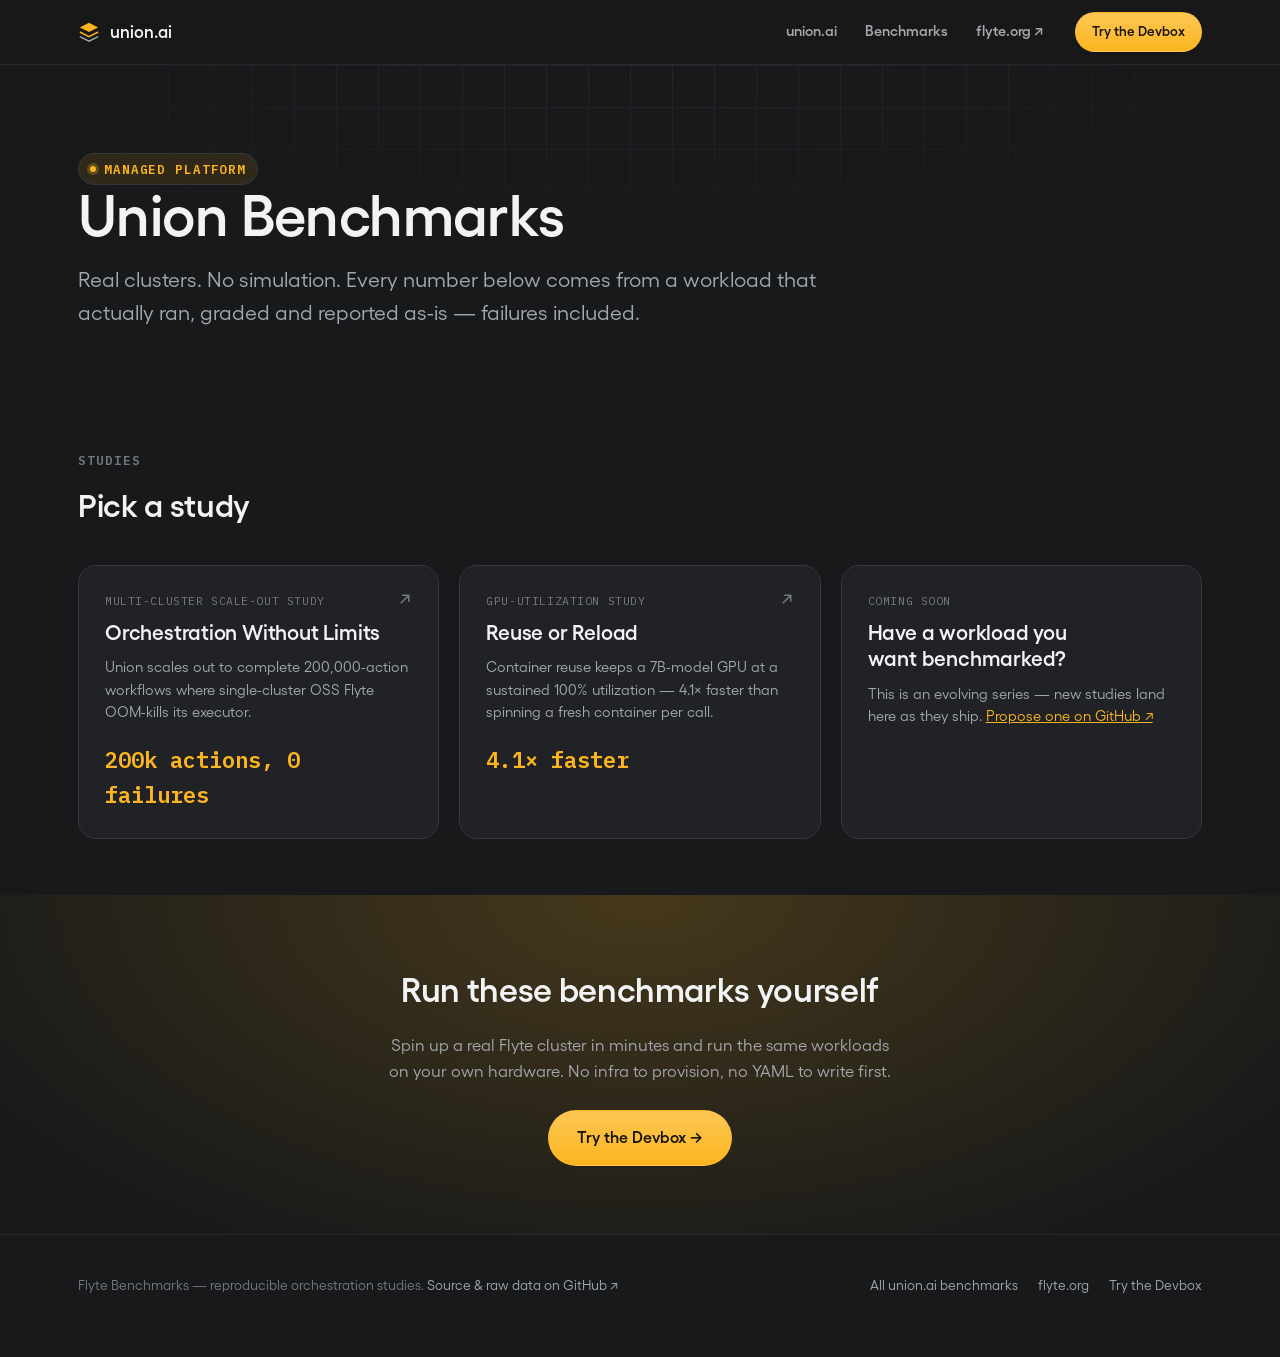
==== site/union.ai/benchmarks/index.html @ 2f9c9e36 "Match flyte.org and union.ai benchmark pages to real 2026 brand styling flyte.org shipped a redesign" ====
<!DOCTYPE html>
<html lang="en">
<head>
<meta charset="utf-8">
<meta name="viewport" content="width=device-width, initial-scale=1">
<title>Union Benchmarks</title>
<meta name="description" content="Reproducible orchestration and authoring-cost benchmarks for Union.">
<style>

@font-face {
  font-family: 'Instrument Sans';
  font-weight: 400 700;
  font-style: normal;
  font-display: swap;
  src: url([data-uri]) format('truetype');
}
@font-face {
  font-family: 'Instrument Sans';
  font-weight: 400 700;
  font-style: italic;
  font-display: swap;
  src: url([data-uri]) format('truetype');
}
@font-face {
  font-family: 'Yellix';
  font-weight: 400;
  font-style: normal;
  font-display: swap;
  src: url([data-uri]) format('opentype');
}
@font-face {
  font-family: 'Yellix';
  font-weight: 500;
  font-style: normal;
  font-display: swap;
  src: url([data-uri]) format('opentype');
}
@font-face {
  font-family: 'Yellix';
  font-weight: 600 700;
  font-style: normal;
  font-display: swap;
  src: url([data-uri]) format('opentype');
}
@font-face {
  font-family: 'IBM Plex Mono';
  font-weight: 400;
  font-style: normal;
  font-display: swap;
  src: url([data-uri]) format('woff2');
}
@font-face {
  font-family: 'IBM Plex Mono';
  font-weight: 600;
  font-style: normal;
  font-display: swap;
  src: url([data-uri]) format('woff2');
}

:root {
  --bg: #18191a;
  --bg-elev: #202226;
  --bg-elev2: #2a2c31;
  --border: #34373c;
  --border-soft: #26282c;
  --ink: #f2f3f5;
  --ink-dim: #a3a8ae;
  --ink-faint: #75797f;
  --accent: #fcb51f;
  --accent-2: #e8a30f;
  --accent-ink: #15130a;
  --spark: #3378f5;
  --series-a: #a78bfa;
  --series-b: #fcb51f;
  --bad: #ef5757;
  --grid-line: #26282c;
  --dark-band-bg: #18191a;
  --dark-band-ink: #f2f3f5;
  --dark-band-ink-dim: #a3a8ae;
  --font-display: 'Yellix';
  --font-body: 'Yellix';
  --font-mono: 'IBM Plex Mono';
}

*, *::before, *::after { box-sizing: border-box; }
html { scroll-behavior: smooth; }
@media (prefers-reduced-motion: reduce) {
  html { scroll-behavior: auto; }
  * { animation-duration: 0.01ms !important; animation-iteration-count: 1 !important; transition-duration: 0.01ms !important; }
}

body {
  margin: 0;
  background: var(--bg);
  color: var(--ink);
  font-family: var(--font-body), system-ui, sans-serif;
  font-size: 16px;
  line-height: 1.6;
  -webkit-font-smoothing: antialiased;
  overflow-x: hidden;
}

::selection { background: var(--accent); color: var(--accent-ink); }

a { color: inherit; }
a:focus-visible, button:focus-visible, .card:focus-visible { outline: 2px solid var(--accent); outline-offset: 3px; }

h1, h2, h3, h4 { font-family: var(--font-display), system-ui, sans-serif; font-weight: 800; margin: 0; text-wrap: balance; letter-spacing: -0.01em; }
p { margin: 0; }

.mono { font-family: var(--font-mono), ui-monospace, monospace; font-variant-numeric: tabular-nums; }

.wrap { max-width: 1180px; margin: 0 auto; padding: 0 28px; }
@media (max-width: 640px) { .wrap { padding: 0 20px; } }

/* Decorative grid sits on its own layer behind hero content -- never apply
   the mask to an element that also contains readable text. */
.bg-grid { position: relative; }
.bg-grid::before {
  content: ""; position: absolute; inset: 0; z-index: 0; pointer-events: none;
  background-image:
    linear-gradient(var(--grid-line) 1px, transparent 1px),
    linear-gradient(90deg, var(--grid-line) 1px, transparent 1px);
  background-size: 42px 42px;
  -webkit-mask-image: radial-gradient(ellipse 70% 65% at 50% 0%, #000 0%, transparent 85%);
          mask-image: radial-gradient(ellipse 70% 65% at 50% 0%, #000 0%, transparent 85%);
}
.bg-grid > .wrap { position: relative; z-index: 1; }

/* ---------- nav ---------- */
.nav {
  position: sticky; top: 0; z-index: 40;
  background: color-mix(in srgb, var(--bg) 88%, transparent);
  backdrop-filter: blur(10px);
  border-bottom: 1px solid var(--border-soft);
}
.nav-row { display: flex; align-items: center; justify-content: space-between; height: 64px; gap: 24px; }
.nav-brand { display: flex; align-items: center; gap: 10px; font-family: var(--font-display); font-weight: 800; font-size: 17px; text-decoration: none; color: var(--ink); white-space: nowrap; }
.nav-mark { width: 22px; height: 22px; flex: none; }
.nav-crumb { color: var(--ink-faint); font-weight: 600; }
.nav-links { display: flex; align-items: center; gap: 28px; font-size: 14.5px; font-weight: 600; }
.nav-links a { text-decoration: none; color: var(--ink-dim); transition: color .15s; }
.nav-links a:hover { color: var(--ink); }
.nav-links a.nav-cta { margin-left: 4px; color: var(--accent-ink); }
.nav-links a.nav-cta:hover { color: var(--accent-ink); }

/* ---------- buttons ---------- */
.btn {
  display: inline-flex; align-items: center; gap: 8px;
  font-family: var(--font-display); font-weight: 700; font-size: 15px;
  padding: 11px 22px; border-radius: 999px; text-decoration: none;
  border: 1px solid transparent; cursor: pointer; white-space: nowrap;
  transition: transform .15s ease, box-shadow .15s ease, background .15s ease, border-color .15s ease;
}
.btn:hover { transform: translateY(-1px); }
.btn-primary {
  background: var(--accent); color: var(--accent-ink);
  background-image: linear-gradient(180deg, rgba(255,255,255,.24), transparent);
  box-shadow: 0 1px 0 rgba(0,0,0,.2), 0 0 0 0 var(--accent);
}
.btn-primary:hover { box-shadow: 0 6px 24px -6px var(--accent); }
.btn-ghost { background: transparent; border-color: var(--border); color: var(--ink); }
.btn-ghost:hover { border-color: var(--accent); }
.btn-sm { padding: 8px 16px; font-size: 13.5px; }
.btn svg { width: 15px; height: 15px; }

/* ---------- hero ---------- */
.hero { position: relative; padding: 88px 0 64px; }
.eyebrow {
  display: inline-flex; align-items: center; gap: 8px;
  font-family: var(--font-mono); font-size: 12.5px; font-weight: 600;
  letter-spacing: .07em; text-transform: uppercase; color: var(--series-b);
  padding: 5px 11px; border: 1px solid var(--border); border-radius: 999px;
  background: color-mix(in srgb, var(--series-b) 10%, transparent);
}
.eyebrow .dot { width: 6px; height: 6px; border-radius: 50%; background: var(--series-b); box-shadow: 0 0 0 3px color-mix(in srgb, var(--series-b) 25%, transparent); }
.hero h1 { font-size: clamp(34px, 5.4vw, 58px); line-height: 1.06; max-width: 15ch; }
.hero .sub { font-size: clamp(17px, 2vw, 21px); color: var(--ink-dim); max-width: 62ch; margin-top: 18px; line-height: 1.55; }
.hero-meta { display: flex; flex-wrap: wrap; gap: 10px 22px; margin-top: 26px; font-family: var(--font-mono); font-size: 13px; color: var(--ink-faint); }
.hero-meta b { color: var(--ink-dim); font-weight: 600; }

/* ---------- section rhythm ---------- */
section { padding: 56px 0; }
.section-head { max-width: 62ch; margin-bottom: 34px; }
.section-kicker { font-family: var(--font-mono); font-size: 12.5px; font-weight: 600; letter-spacing: .08em; text-transform: uppercase; color: var(--ink-faint); margin-bottom: 10px; }
.section-head h2 { font-size: clamp(24px, 3vw, 32px); }
.section-head p { color: var(--ink-dim); margin-top: 12px; font-size: 17px; }
hr.rule { border: none; height: 1px; background: var(--border-soft); margin: 0; }

/* ---------- abstract ---------- */
.abstract {
  border: 1px solid var(--border); border-left: 3px solid var(--series-b);
  background: var(--bg-elev); border-radius: 16px;
  padding: 26px 28px; font-size: 16.5px; line-height: 1.7; color: var(--ink-dim);
}
.abstract b { color: var(--ink); }
.abstract .label { display: block; font-family: var(--font-mono); font-size: 12px; letter-spacing: .08em; text-transform: uppercase; color: var(--series-b); font-weight: 700; margin-bottom: 12px; }

/* ---------- stat row ---------- */
.stat-row { display: grid; grid-template-columns: repeat(auto-fit, minmax(180px, 1fr)); gap: 1px; background: var(--border); border: 1px solid var(--border); border-radius: 16px; overflow: hidden; }
.stat { background: var(--bg-elev); padding: 22px 22px 20px; }
.stat .num { font-family: var(--font-mono); font-weight: 600; font-size: clamp(26px, 3.4vw, 36px); color: var(--ink); display: block; letter-spacing: -0.01em; }
.stat .num.accent { color: var(--series-b); }
.stat .num.bad { color: var(--bad); }
.stat .lbl { font-size: 13.5px; color: var(--ink-faint); margin-top: 6px; line-height: 1.4; }

/* ---------- figure / chart cards ---------- */
.figure { border: 1px solid var(--border); background: var(--bg-elev); border-radius: 18px; padding: 26px 26px 22px; margin-top: 20px; opacity: 0; transform: translateY(14px); transition: opacity .6s ease, transform .6s ease; }
.figure.in-view { opacity: 1; transform: none; }
.figure-head { display: flex; justify-content: space-between; align-items: baseline; gap: 16px; flex-wrap: wrap; margin-bottom: 4px; }
.figure-title { font-family: var(--font-display); font-weight: 700; font-size: 18px; }
.figure-tag { font-family: var(--font-mono); font-size: 11.5px; color: var(--ink-faint); letter-spacing: .04em; }
.figure-note { color: var(--ink-dim); font-size: 14.5px; margin-top: 14px; line-height: 1.55; max-width: 68ch; }
.figure-note b { color: var(--ink); }
.legend { display: flex; gap: 18px; flex-wrap: wrap; font-size: 13px; color: var(--ink-dim); margin-top: 4px; }
.legend .sw { display: inline-flex; align-items: center; gap: 7px; }
.legend .sw i { width: 11px; height: 11px; border-radius: 3px; display: inline-block; }

.chart-wrap { position: relative; margin-top: 14px; }
.chart-wrap svg { width: 100%; height: auto; display: block; overflow: visible; }
.axis-label { fill: var(--ink-faint); font-family: var(--font-mono); font-size: 10.5px; }
.grid-line { stroke: var(--border-soft); stroke-width: 1; }
.bar-label { fill: var(--ink); font-family: var(--font-mono); font-size: 11px; font-weight: 600; text-anchor: middle; }
.oom-label { fill: var(--bad); font-family: var(--font-mono); font-size: 11px; font-weight: 700; text-anchor: middle; }

.tooltip {
  position: absolute; pointer-events: none; z-index: 10;
  background: var(--bg-elev2); border: 1px solid var(--border); border-radius: 10px;
  padding: 8px 11px; font-family: var(--font-mono); font-size: 12.5px; color: var(--ink);
  box-shadow: 0 10px 30px -8px rgba(0,0,0,.6);
  opacity: 0; transform: translate(-50%, -6px); transition: opacity .1s ease;
  white-space: nowrap;
}
.tooltip.show { opacity: 1; }
.tooltip .k { color: var(--ink-faint); }

/* ---------- code ---------- */
pre.code {
  font-family: var(--font-mono); font-size: 13px; line-height: 1.55;
  background: #000000; border: 1px solid var(--border); border-radius: 10px;
  padding: 16px 18px; overflow-x: auto; color: #d9d3ee;
}
pre.code .k { color: var(--series-b); }
pre.code .c { color: var(--ink-faint); font-style: italic; }
pre.code .s { color: var(--spark); }

/* ---------- CTA band ---------- */
.cta-band {
  background: var(--dark-band-bg);
  color: var(--dark-band-ink);
  background-image: radial-gradient(ellipse 60% 120% at 50% 0%, color-mix(in srgb, var(--accent) 20%, transparent), transparent);
  padding: 68px 0;
  text-align: center;
}
.cta-band h2 { font-size: clamp(24px, 3.4vw, 34px); max-width: 26ch; margin: 0 auto; }
.cta-band p { color: var(--dark-band-ink-dim); margin: 14px auto 0; max-width: 52ch; font-size: 16.5px; }
.cta-band .btn { margin-top: 26px; padding: 14px 28px; font-size: 16px; }

/* ---------- footer ---------- */
footer { border-top: 1px solid var(--border-soft); padding: 40px 0 48px; }
.footer-row { display: flex; justify-content: space-between; align-items: center; flex-wrap: wrap; gap: 16px; font-size: 13.5px; color: var(--ink-faint); }
.footer-row a { color: var(--ink-dim); text-decoration: none; }
.footer-row a:hover { color: var(--ink); }
.footer-links { display: flex; gap: 20px; flex-wrap: wrap; }

/* ---------- landing grid ---------- */
.bench-grid { display: grid; grid-template-columns: repeat(auto-fit, minmax(320px, 1fr)); gap: 20px; }
.bench-card {
  display: block; text-decoration: none; color: var(--ink);
  border: 1px solid var(--border); background: var(--bg-elev); border-radius: 18px;
  padding: 26px; position: relative; overflow: hidden;
  transition: border-color .2s ease, transform .2s ease;
}
.bench-card:hover { border-color: var(--series-b); transform: translateY(-3px); }
.bench-card .card-kicker { font-family: var(--font-mono); font-size: 11.5px; color: var(--ink-faint); letter-spacing: .05em; text-transform: uppercase; }
.bench-card h3 { font-size: 21px; margin-top: 10px; line-height: 1.25; }
.bench-card p { color: var(--ink-dim); margin-top: 10px; font-size: 14.5px; line-height: 1.55; }
.bench-card .card-stat { margin-top: 18px; font-family: var(--font-mono); font-size: 22px; font-weight: 700; color: var(--series-b); }
.bench-card .card-arrow { position: absolute; top: 24px; right: 24px; width: 18px; height: 18px; color: var(--ink-faint); transition: transform .2s ease, color .2s ease; }
.bench-card:hover .card-arrow { transform: translate(3px,-3px); color: var(--series-b); }
.bench-card.soon { opacity: .55; }
.bench-card.soon:hover { transform: none; border-color: var(--border); }

.reveal { opacity: 0; transform: translateY(16px); transition: opacity .6s ease, transform .6s ease; }
.reveal.in-view { opacity: 1; transform: none; }

@media (max-width: 780px) {
  .nav-links { display: none; }
  section { padding: 40px 0; }
}

</style>
</head>
<body>

<div class="nav"><div class="wrap nav-row"><a class="nav-brand" href="https://claude.ai/code/artifact/8725c417-889b-4364-adb5-6c21a931f094"><svg class="nav-mark" viewBox="0 0 24 24" fill="none" xmlns="http://www.w3.org/2000/svg"><path d="M12 2L2 7L12 12L22 7L12 2Z" fill="var(--series-b)"/><path d="M2 17L12 22L22 17" stroke="var(--ink-dim)" stroke-width="1.6" fill="none"/><path d="M2 12L12 17L22 12" stroke="var(--series-b)" stroke-width="1.6" fill="none"/></svg>union.ai</a><div class="nav-links"><a href="https://www.union.ai">union.ai</a><a href="https://claude.ai/code/artifact/8725c417-889b-4364-adb5-6c21a931f094">Benchmarks</a><a href="https://flyte.org">flyte.org &#8599;</a><a class="btn btn-primary btn-sm nav-cta" href="https://www.union.ai/get-devbox">Try the Devbox</a></div></div></div>
<main>
  <section class="hero bg-grid">
    <div class="wrap">
      <span class="eyebrow"><span class="dot"></span>Managed platform</span>
      <h1>Union Benchmarks</h1>
      <p class="sub">Real clusters. No simulation. Every number below comes from a workload that actually ran, graded and reported as-is &mdash; failures included.</p>
    </div>
  </section>

  <section>
    <div class="wrap">
      <div class="section-head">
        <div class="section-kicker">Studies</div>
        <h2>Pick a study</h2>
      </div>
      <div class="bench-grid"><a class="bench-card reveal" href="https://claude.ai/code/artifact/f00d15b9-382c-4cce-921d-5de79d4d9071"><svg class="card-arrow" viewBox="0 0 24 24" fill="none"><path d="M7 17L17 7M17 7H9M17 7V15" stroke="currentColor" stroke-width="2" stroke-linecap="round" stroke-linejoin="round"/></svg><div class="card-kicker">Multi-cluster scale-out study</div><h3>Orchestration Without Limits</h3><p>Union scales out to complete 200,000-action workflows where single-cluster OSS Flyte OOM-kills its executor.</p><div class="card-stat mono">200k actions, 0 failures</div></a><a class="bench-card reveal" href="https://claude.ai/code/artifact/d30102c4-c34d-41b4-85f3-ba3b0e5d0d30"><svg class="card-arrow" viewBox="0 0 24 24" fill="none"><path d="M7 17L17 7M17 7H9M17 7V15" stroke="currentColor" stroke-width="2" stroke-linecap="round" stroke-linejoin="round"/></svg><div class="card-kicker">GPU-utilization study</div><h3>Reuse or Reload</h3><p>Container reuse keeps a 7B-model GPU at a sustained 100% utilization — 4.1× faster than spinning a fresh container per call.</p><div class="card-stat mono">4.1× faster</div></a><div class="bench-card soon reveal"><div class="card-kicker">Coming soon</div><h3>Have a workload you want benchmarked?</h3><p>This is an evolving series &mdash; new studies land here as they ship. <a href="https://github.com/flyteorg/flyte-benchmarks" target="_blank" rel="noopener" style="color:var(--series-b)">Propose one on GitHub &#8599;</a></p></div></div>
    </div>
  </section>

  <div class="cta-band"><div class="wrap"><h2>Run these benchmarks yourself</h2><p>Spin up a real Flyte cluster in minutes and run the same workloads on your own hardware. No infra to provision, no YAML to write first.</p><a class="btn btn-primary" href="https://www.union.ai/get-devbox">Try the Devbox &rarr;</a></div></div>
</main>
<footer><div class="wrap footer-row"><div>Flyte Benchmarks &mdash; reproducible orchestration studies. <a href="https://github.com/flyteorg/flyte-benchmarks" target="_blank" rel="noopener">Source &amp; raw data on GitHub &#8599;</a></div><div class="footer-links"><a href="https://claude.ai/code/artifact/8725c417-889b-4364-adb5-6c21a931f094">All union.ai benchmarks</a><a href="https://flyte.org">flyte.org</a><a href="https://www.union.ai/get-devbox">Try the Devbox</a></div></div></footer>

<script>

(function(){
  var css = getComputedStyle(document.documentElement);
  function tok(name){ return css.getPropertyValue(name).trim(); }

  // ---------- scroll reveal ----------
  var io = new IntersectionObserver(function(entries){
    entries.forEach(function(e){ if (e.isIntersecting) e.target.classList.add('in-view'); });
  }, { threshold: 0.16 });
  var revealEls = document.querySelectorAll('.reveal, .figure');
  revealEls.forEach(function(el){ io.observe(el); });
  // safety net: guarantee visibility even if the observer never fires
  // (unusual viewport/zoom, slow callback, extensions) rather than leaving
  // content permanently opacity:0.
  setTimeout(function(){
    revealEls.forEach(function(el){ el.classList.add('in-view'); });
  }, 1200);

  // ---------- count-up ----------
  function easeOutExpo(t){ return t === 1 ? 1 : 1 - Math.pow(2, -10 * t); }
  function countUp(el){
    var target = parseFloat(el.dataset.to);
    var start = parseFloat(el.dataset.from || '0');
    var decimals = parseInt(el.dataset.decimals || '0', 10);
    var prefix = el.dataset.prefix || '';
    var suffix = el.dataset.suffix || '';
    var dur = 1400;
    var t0 = null;
    function step(ts){
      if (!t0) t0 = ts;
      var p = Math.min(1, (ts - t0) / dur);
      var v = start + (target - start) * easeOutExpo(p);
      el.textContent = prefix + v.toLocaleString(undefined, {minimumFractionDigits: decimals, maximumFractionDigits: decimals}) + suffix;
      if (p < 1) requestAnimationFrame(step);
    }
    requestAnimationFrame(step);
  }
  var countupEls = document.querySelectorAll('[data-countup]');
  var cio = new IntersectionObserver(function(entries, obs){
    entries.forEach(function(e){
      if (e.isIntersecting && !e.target.dataset.counted){
        e.target.dataset.counted = '1'; countUp(e.target); obs.unobserve(e.target);
      }
    });
  }, { threshold: 0.6 });
  countupEls.forEach(function(el){ cio.observe(el); });
  // safety net: same rationale as the reveal observer above.
  setTimeout(function(){
    countupEls.forEach(function(el){
      if (!el.dataset.counted){ el.dataset.counted = '1'; countUp(el); }
    });
  }, 1200);

  // ---------- shared tooltip ----------
  var tip = document.createElement('div');
  tip.className = 'tooltip';
  document.body.appendChild(tip);
  function showTip(evt, html, wrap){
    tip.innerHTML = html;
    tip.classList.add('show');
    var r = wrap.getBoundingClientRect();
    var x = evt.clientX, y = r.top + window.scrollY - 10;
    tip.style.left = x + 'px';
    tip.style.top = y + 'px';
  }
  function hideTip(){ tip.classList.remove('show'); }

  var NS = 'http://www.w3.org/2000/svg';
  function el(tag, attrs){
    var e = document.createElementNS(NS, tag);
    for (var k in attrs) e.setAttribute(k, attrs[k]);
    return e;
  }

  // ---------- grouped / annotated bar chart ----------
  // opts: { categories:[...], series:[{label,color,values:[num|null,...]}],
  //         yMax, yFmt(v), barFmt(v), unit, oomText, height }
  window.BenchBar = function(containerId, opts){
    var host = document.getElementById(containerId);
    var W = 640, H = opts.height || 320;
    var padL = 46, padR = 12, padT = 18, padB = 34;
    var innerW = W - padL - padR, innerH = H - padT - padB;
    var n = opts.categories.length, s = opts.series.length;
    var groupW = innerW / n;
    var barW = Math.min(34, (groupW * 0.66) / s);
    var yMax = opts.yMax;

    var svg = el('svg', { viewBox: '0 0 ' + W + ' ' + H, preserveAspectRatio: 'xMidYMid meet' });
    host.appendChild(svg);

    var ticks = opts.yTicks || 4;
    for (var i = 0; i <= ticks; i++){
      var yv = yMax * i / ticks;
      var y = padT + innerH - (yv / yMax) * innerH;
      svg.appendChild(el('line', { x1: padL, x2: W - padR, y1: y, y2: y, class: 'grid-line' }));
      var lab = el('text', { x: padL - 8, y: y + 3, class: 'axis-label', 'text-anchor': 'end' });
      lab.textContent = opts.yFmt ? opts.yFmt(yv) : yv;
      svg.appendChild(lab);
    }

    opts.categories.forEach(function(cat, ci){
      var gx = padL + ci * groupW + groupW / 2;
      var lab = el('text', { x: gx, y: H - 10, class: 'axis-label', 'text-anchor': 'middle' });
      lab.textContent = cat;
      svg.appendChild(lab);

      opts.series.forEach(function(s0, si){
        var v = s0.values[ci];
        var bx = gx - (s * barW) / 2 + si * barW + barW * 0.08;
        var bw = barW * 0.84;
        if (v === null || v === undefined){
          var by = padT + innerH - 2;
          // Give the label the full half-group it sits in (not just its own
          // narrow bar-slot) so it clears a sibling bar in the same group --
          // a bar-slot-centered label collides with a neighbor once there
          // are 3+ categories and the group narrows.
          var anchor = 'middle', lx = gx;
          if (s > 1 && si === 0){ anchor = 'end'; lx = gx - 5; }
          else if (s > 1 && si === s - 1){ anchor = 'start'; lx = gx + 5; }
          var txt = el('text', { x: lx, y: by - 6, class: 'oom-label', 'text-anchor': anchor });
          txt.textContent = opts.oomText || 'N/A';
          svg.appendChild(txt);
          return;
        }
        var bh = (v / yMax) * innerH;
        var rect = el('rect', {
          x: bx, y: padT + innerH, width: bw, height: 0,
          fill: s0.color, rx: 3
        });
        svg.appendChild(rect);
        requestAnimationFrame(function(){
          rect.style.transition = 'y .8s cubic-bezier(.16,1,.3,1), height .8s cubic-bezier(.16,1,.3,1)';
          rect.setAttribute('y', padT + innerH - bh);
          rect.setAttribute('height', bh);
        });
        var lbl = el('text', { x: bx + bw/2, y: padT + innerH - bh - 7, class: 'bar-label', opacity: 0 });
        lbl.textContent = opts.barFmt ? opts.barFmt(v) : v;
        svg.appendChild(lbl);
        setTimeout(function(l){ l.style.transition = 'opacity .4s'; l.setAttribute('opacity', 1); }, 500, lbl);

        rect.addEventListener('mousemove', function(e){
          showTip(e, '<span class="k">' + s0.label + '</span>&nbsp; <b>' + (opts.barFmt ? opts.barFmt(v) : v) + (opts.unit||'') + '</b>', host);
        });
        rect.addEventListener('mouseleave', hideTip);
        rect.style.cursor = 'pointer';
      });
    });
  };

  // ---------- line chart (animated draw) ----------
  // opts: { xLabels:[...], series:[{label,color,values:[num,...]}], yMax, yFmt, ptFmt, height }
  window.BenchLine = function(containerId, opts){
    var host = document.getElementById(containerId);
    var W = 640, H = opts.height || 320;
    var padL = 50, padR = 20, padT = 18, padB = 34;
    var innerW = W - padL - padR, innerH = H - padT - padB;
    var n = opts.xLabels.length;
    var yMax = opts.yMax, yMin = opts.yMin || 0;

    var svg = el('svg', { viewBox: '0 0 ' + W + ' ' + H, preserveAspectRatio: 'xMidYMid meet' });
    host.appendChild(svg);

    var ticks = opts.yTicks || 4;
    for (var i = 0; i <= ticks; i++){
      var yv = yMin + (yMax - yMin) * i / ticks;
      var y = padT + innerH - ((yv - yMin) / (yMax - yMin)) * innerH;
      svg.appendChild(el('line', { x1: padL, x2: W - padR, y1: y, y2: y, class: 'grid-line' }));
      var lab = el('text', { x: padL - 8, y: y + 3, class: 'axis-label', 'text-anchor': 'end' });
      lab.textContent = opts.yFmt ? opts.yFmt(yv) : yv;
      svg.appendChild(lab);
    }
    opts.xLabels.forEach(function(xl, xi){
      var x = padL + (xi / (n - 1)) * innerW;
      var lab = el('text', { x: x, y: H - 10, class: 'axis-label', 'text-anchor': 'middle' });
      lab.textContent = xl;
      svg.appendChild(lab);
    });

    function xy(xi, v){
      var x = padL + (xi / (n - 1)) * innerW;
      var y = padT + innerH - ((v - yMin) / (yMax - yMin)) * innerH;
      return [x, y];
    }

    opts.series.forEach(function(s0){
      var validIdx = [];
      var d = '';
      s0.values.forEach(function(v, i){
        if (v === null || v === undefined) return;
        var p = xy(i, v);
        d += (validIdx.length === 0 ? 'M' : 'L') + p[0].toFixed(2) + ' ' + p[1].toFixed(2) + ' ';
        validIdx.push(i);
      });
      var path = el('path', { d: d.trim(), fill: 'none', stroke: s0.color, 'stroke-width': 2.5, 'stroke-linecap': 'round', 'stroke-linejoin': 'round' });
      svg.appendChild(path);
      var len = path.getTotalLength();
      path.style.strokeDasharray = len;
      path.style.strokeDashoffset = len;
      requestAnimationFrame(function(){
        path.style.transition = 'stroke-dashoffset 1.1s cubic-bezier(.16,1,.3,1)';
        path.style.strokeDashoffset = 0;
      });
      validIdx.forEach(function(i){
        var p = xy(i, s0.values[i]);
        var dot = el('circle', { cx: p[0], cy: p[1], r: 4, fill: s0.color, stroke: tok('--bg-elev') || '#111', 'stroke-width': 2 });
        svg.appendChild(dot);
        dot.style.cursor = 'pointer';
        dot.addEventListener('mousemove', function(e){
          showTip(e, '<span class="k">' + s0.label + '</span>&nbsp; <b>' + (opts.ptFmt ? opts.ptFmt(s0.values[i]) : s0.values[i]) + '</b>', host);
        });
        dot.addEventListener('mouseleave', hideTip);
      });
      var lastGood = validIdx[validIdx.length - 1];
      if (lastGood !== undefined && lastGood < s0.values.length - 1){
        var lp = xy(lastGood, s0.values[lastGood]);
        var mark = el('text', { x: lp[0] + 8, y: lp[1] - 8, class: 'axis-label', fill: 'var(--bad)' });
        mark.textContent = opts.oomText || 'OOM';
        svg.appendChild(mark);
      }
    });
  };

  // ---------- GPU trace: compute util + memory strips w/ looping scan-line ----------
  window.BenchTrace = function(containerId, opts){
    // opts: { util:[0..1,...], mem:[GiB,...], color, memMax, label }
    var host = document.getElementById(containerId);
    var W = 640, H = 168;
    var padL = 4, padR = 4;
    var uTop = 4, uH = 74, mTop = uTop + uH + 20, mH = 60;
    var innerW = W - padL - padR;
    var n = opts.util.length;
    var svg = el('svg', { viewBox: '0 0 ' + W + ' ' + H, preserveAspectRatio: 'xMidYMid meet' });
    host.appendChild(svg);

    function path(vals, top, h, max){
      var pts = vals.map(function(v, i){
        var x = padL + (i / (n - 1)) * innerW;
        var y = top + h - (v / max) * h;
        return [x, y];
      });
      var line = pts.map(function(p,i){ return (i===0?'M':'L') + p[0].toFixed(2)+' '+p[1].toFixed(2); }).join(' ');
      var area = line + ' L ' + pts[pts.length-1][0].toFixed(2) + ' ' + (top+h) + ' L ' + pts[0][0].toFixed(2) + ' ' + (top+h) + ' Z';
      return { line: line, area: area };
    }

    [['util', opts.util, uTop, uH, 1], ['mem', opts.mem, mTop, mH, opts.memMax]].forEach(function(cfg){
      var vals = cfg[1], top = cfg[2], h = cfg[3], max = cfg[4];
      var p = path(vals, top, h, max);
      svg.appendChild(el('line', { x1: padL, x2: W-padR, y1: top+h, y2: top+h, class: 'grid-line' }));
      svg.appendChild(el('line', { x1: padL, x2: W-padR, y1: top, y2: top, class: 'grid-line' }));
      var fillId = containerId + '-' + cfg[0] + '-fill';
      var grad = el('linearGradient', { id: fillId, x1:0, y1:0, x2:0, y2:1 });
      grad.appendChild(el('stop', { offset:'0%', 'stop-color': opts.color, 'stop-opacity': 0.38 }));
      grad.appendChild(el('stop', { offset:'100%', 'stop-color': opts.color, 'stop-opacity': 0.02 }));
      var defs = el('defs', {}); defs.appendChild(grad); svg.appendChild(defs);
      var areaPath = el('path', { d: p.area, fill: 'url(#'+fillId+')' });
      svg.appendChild(areaPath);
      var linePath = el('path', { d: p.line, fill: 'none', stroke: opts.color, 'stroke-width': 2, 'stroke-linejoin':'round' });
      svg.appendChild(linePath);
      var len = linePath.getTotalLength();
      linePath.style.strokeDasharray = len; linePath.style.strokeDashoffset = len;
      areaPath.style.opacity = 0;
      requestAnimationFrame(function(){
        linePath.style.transition = 'stroke-dashoffset 1.3s cubic-bezier(.16,1,.3,1)';
        linePath.style.strokeDashoffset = 0;
        areaPath.style.transition = 'opacity 1s ease .3s';
        areaPath.style.opacity = 1;
      });
    });

    svg.appendChild((function(){ var t = el('text', { x: padL, y: uTop-8, class:'axis-label' }); t.textContent = 'compute util'; return t; })());
    svg.appendChild((function(){ var t = el('text', { x: padL, y: mTop-8, class:'axis-label' }); t.textContent = 'GPU memory'; return t; })());

    // looping scanner sweep
    var scan = el('rect', { x: 0, y: 0, width: 2, height: H, fill: opts.color, opacity: 0.55 });
    svg.appendChild(scan);
    scan.style.animation = 'benchscan 5.5s linear infinite';
  };

  var styleTag = document.createElement('style');
  styleTag.textContent = '@keyframes benchscan { 0%{ transform: translateX(4px); opacity:0; } 6%{opacity:.55;} 94%{opacity:.55;} 100%{ transform: translateX(636px); opacity:0; } }';
  document.head.appendChild(styleTag);
})();


</script>
</body>
</html>
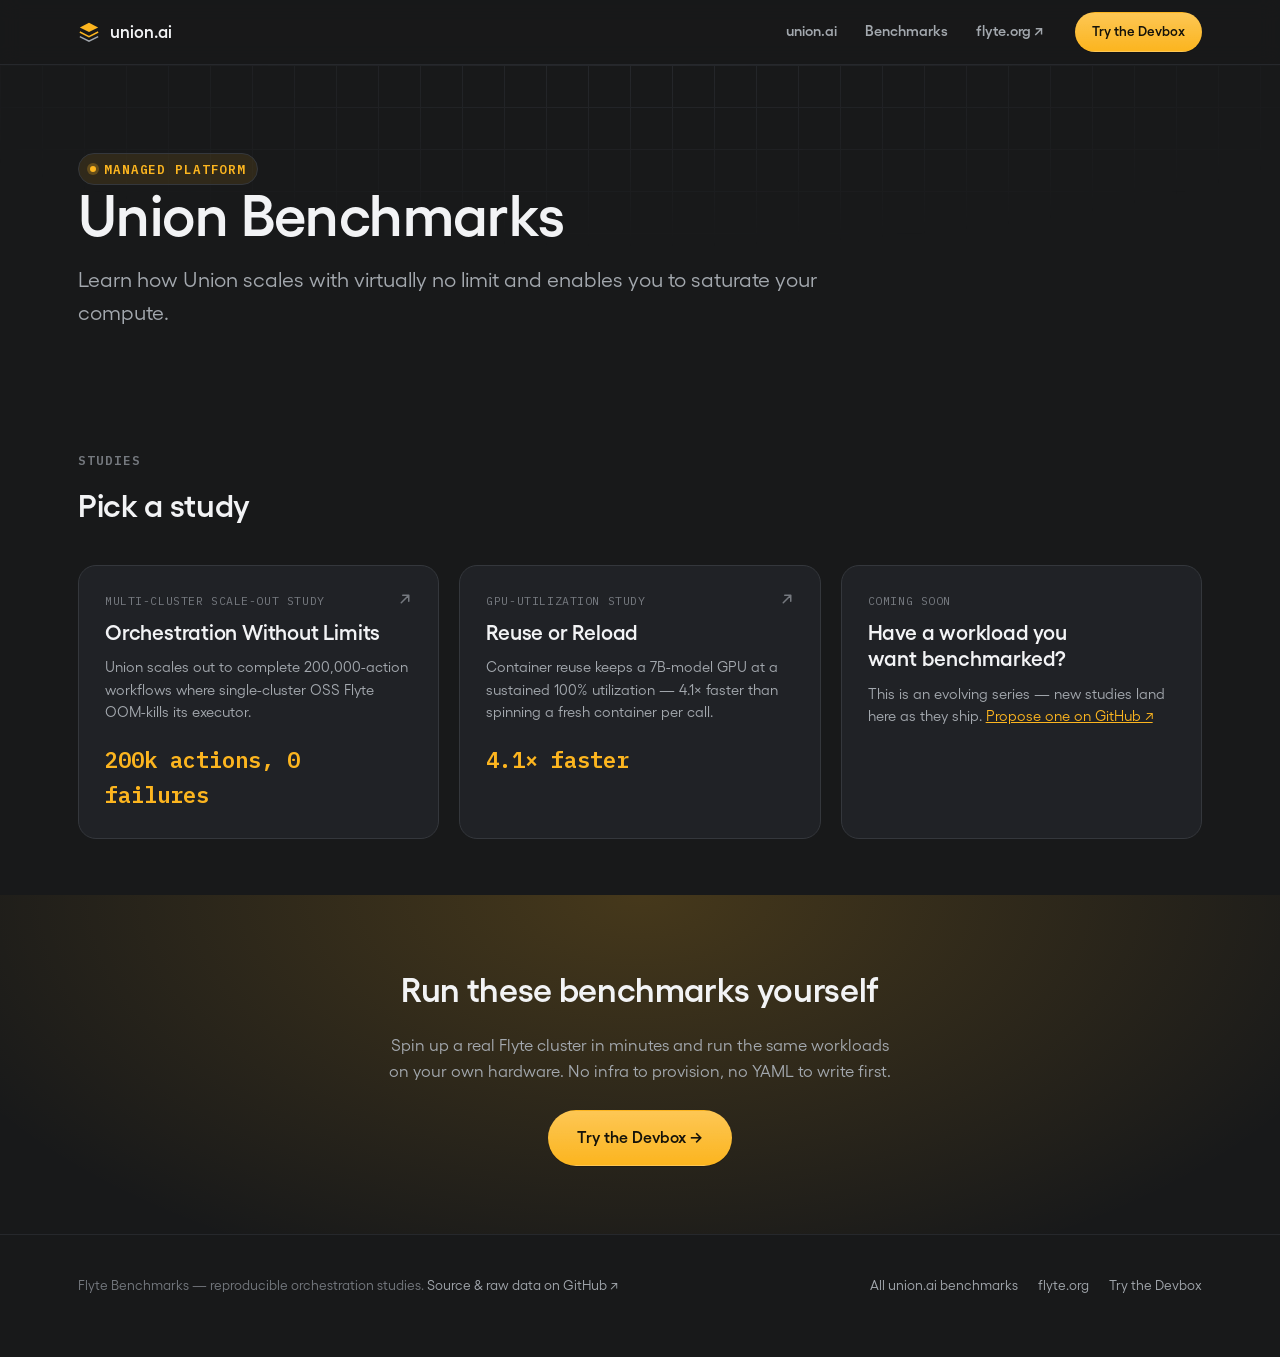
==== commit 28848a74: "update tagline Signed-off-by: Niels Bantilan <niels.bantilan@gmail.com>" ====
--- a/site/union.ai/benchmarks/index.html
+++ b/site/union.ai/benchmarks/index.html
@@ -218,10 +218,10 @@
 
 .chart-wrap { position: relative; margin-top: 14px; }
 .chart-wrap svg { width: 100%; height: auto; display: block; overflow: visible; }
-.axis-label { fill: var(--ink-faint); font-family: var(--font-mono); font-size: 10.5px; }
+.axis-label { fill: var(--ink-faint); font-family: var(--font-mono); font-size: 9px; }
 .grid-line { stroke: var(--border-soft); stroke-width: 1; }
-.bar-label { fill: var(--ink); font-family: var(--font-mono); font-size: 11px; font-weight: 600; text-anchor: middle; }
-.oom-label { fill: var(--bad); font-family: var(--font-mono); font-size: 11px; font-weight: 700; text-anchor: middle; }
+.bar-label { fill: var(--ink); font-family: var(--font-mono); font-size: 9.5px; font-weight: 600; text-anchor: middle; }
+.oom-label { fill: var(--bad); font-family: var(--font-mono); font-size: 9px; font-weight: 700; letter-spacing: .02em; }
 
 .tooltip {
   position: absolute; pointer-events: none; z-index: 10;
@@ -293,13 +293,13 @@
 </head>
 <body>
 
-<div class="nav"><div class="wrap nav-row"><a class="nav-brand" href="https://claude.ai/code/artifact/8725c417-889b-4364-adb5-6c21a931f094"><svg class="nav-mark" viewBox="0 0 24 24" fill="none" xmlns="http://www.w3.org/2000/svg"><path d="M12 2L2 7L12 12L22 7L12 2Z" fill="var(--series-b)"/><path d="M2 17L12 22L22 17" stroke="var(--ink-dim)" stroke-width="1.6" fill="none"/><path d="M2 12L12 17L22 12" stroke="var(--series-b)" stroke-width="1.6" fill="none"/></svg>union.ai</a><div class="nav-links"><a href="https://www.union.ai">union.ai</a><a href="https://claude.ai/code/artifact/8725c417-889b-4364-adb5-6c21a931f094">Benchmarks</a><a href="https://flyte.org">flyte.org &#8599;</a><a class="btn btn-primary btn-sm nav-cta" href="https://www.union.ai/get-devbox">Try the Devbox</a></div></div></div>
+<div class="nav"><div class="wrap nav-row"><a class="nav-brand" href="index.html"><svg class="nav-mark" viewBox="0 0 24 24" fill="none" xmlns="http://www.w3.org/2000/svg"><path d="M12 2L2 7L12 12L22 7L12 2Z" fill="var(--series-b)"/><path d="M2 17L12 22L22 17" stroke="var(--ink-dim)" stroke-width="1.6" fill="none"/><path d="M2 12L12 17L22 12" stroke="var(--series-b)" stroke-width="1.6" fill="none"/></svg>union.ai</a><div class="nav-links"><a href="https://www.union.ai">union.ai</a><a href="index.html">Benchmarks</a><a href="https://flyte.org">flyte.org &#8599;</a><a class="btn btn-primary btn-sm nav-cta" href="https://www.union.ai/get-devbox">Try the Devbox</a></div></div></div>
 <main>
   <section class="hero bg-grid">
     <div class="wrap">
       <span class="eyebrow"><span class="dot"></span>Managed platform</span>
       <h1>Union Benchmarks</h1>
-      <p class="sub">Real clusters. No simulation. Every number below comes from a workload that actually ran, graded and reported as-is &mdash; failures included.</p>
+      <p class="sub">Learn how Union scales with virtually no limit and enables you to saturate your compute.</p>
     </div>
   </section>
 
@@ -309,13 +309,13 @@
         <div class="section-kicker">Studies</div>
         <h2>Pick a study</h2>
       </div>
-      <div class="bench-grid"><a class="bench-card reveal" href="https://claude.ai/code/artifact/f00d15b9-382c-4cce-921d-5de79d4d9071"><svg class="card-arrow" viewBox="0 0 24 24" fill="none"><path d="M7 17L17 7M17 7H9M17 7V15" stroke="currentColor" stroke-width="2" stroke-linecap="round" stroke-linejoin="round"/></svg><div class="card-kicker">Multi-cluster scale-out study</div><h3>Orchestration Without Limits</h3><p>Union scales out to complete 200,000-action workflows where single-cluster OSS Flyte OOM-kills its executor.</p><div class="card-stat mono">200k actions, 0 failures</div></a><a class="bench-card reveal" href="https://claude.ai/code/artifact/d30102c4-c34d-41b4-85f3-ba3b0e5d0d30"><svg class="card-arrow" viewBox="0 0 24 24" fill="none"><path d="M7 17L17 7M17 7H9M17 7V15" stroke="currentColor" stroke-width="2" stroke-linecap="round" stroke-linejoin="round"/></svg><div class="card-kicker">GPU-utilization study</div><h3>Reuse or Reload</h3><p>Container reuse keeps a 7B-model GPU at a sustained 100% utilization — 4.1× faster than spinning a fresh container per call.</p><div class="card-stat mono">4.1× faster</div></a><div class="bench-card soon reveal"><div class="card-kicker">Coming soon</div><h3>Have a workload you want benchmarked?</h3><p>This is an evolving series &mdash; new studies land here as they ship. <a href="https://github.com/flyteorg/flyte-benchmarks" target="_blank" rel="noopener" style="color:var(--series-b)">Propose one on GitHub &#8599;</a></p></div></div>
+      <div class="bench-grid"><a class="bench-card reveal" href="flyte-vs-union/index.html"><svg class="card-arrow" viewBox="0 0 24 24" fill="none"><path d="M7 17L17 7M17 7H9M17 7V15" stroke="currentColor" stroke-width="2" stroke-linecap="round" stroke-linejoin="round"/></svg><div class="card-kicker">Multi-cluster scale-out study</div><h3>Orchestration Without Limits</h3><p>Union scales out to complete 200,000-action workflows where single-cluster OSS Flyte OOM-kills its executor.</p><div class="card-stat mono">200k actions, 0 failures</div></a><a class="bench-card reveal" href="union-reusable-containers/index.html"><svg class="card-arrow" viewBox="0 0 24 24" fill="none"><path d="M7 17L17 7M17 7H9M17 7V15" stroke="currentColor" stroke-width="2" stroke-linecap="round" stroke-linejoin="round"/></svg><div class="card-kicker">GPU-utilization study</div><h3>Reuse or Reload</h3><p>Container reuse keeps a 7B-model GPU at a sustained 100% utilization — 4.1× faster than spinning a fresh container per call.</p><div class="card-stat mono">4.1× faster</div></a><div class="bench-card soon reveal"><div class="card-kicker">Coming soon</div><h3>Have a workload you want benchmarked?</h3><p>This is an evolving series &mdash; new studies land here as they ship. <a href="https://github.com/flyteorg/flyte-benchmarks" target="_blank" rel="noopener" style="color:var(--series-b)">Propose one on GitHub &#8599;</a></p></div></div>
     </div>
   </section>
 
   <div class="cta-band"><div class="wrap"><h2>Run these benchmarks yourself</h2><p>Spin up a real Flyte cluster in minutes and run the same workloads on your own hardware. No infra to provision, no YAML to write first.</p><a class="btn btn-primary" href="https://www.union.ai/get-devbox">Try the Devbox &rarr;</a></div></div>
 </main>
-<footer><div class="wrap footer-row"><div>Flyte Benchmarks &mdash; reproducible orchestration studies. <a href="https://github.com/flyteorg/flyte-benchmarks" target="_blank" rel="noopener">Source &amp; raw data on GitHub &#8599;</a></div><div class="footer-links"><a href="https://claude.ai/code/artifact/8725c417-889b-4364-adb5-6c21a931f094">All union.ai benchmarks</a><a href="https://flyte.org">flyte.org</a><a href="https://www.union.ai/get-devbox">Try the Devbox</a></div></div></footer>
+<footer><div class="wrap footer-row"><div>Flyte Benchmarks &mdash; reproducible orchestration studies. <a href="https://github.com/flyteorg/flyte-benchmarks" target="_blank" rel="noopener">Source &amp; raw data on GitHub &#8599;</a></div><div class="footer-links"><a href="index.html">All union.ai benchmarks</a><a href="https://flyte.org">flyte.org</a><a href="https://www.union.ai/get-devbox">Try the Devbox</a></div></div></footer>
 
 <script>
 
@@ -324,17 +324,37 @@
   function tok(name){ return css.getPropertyValue(name).trim(); }
 
   // ---------- scroll reveal ----------
-  var io = new IntersectionObserver(function(entries){
-    entries.forEach(function(e){ if (e.isIntersecting) e.target.classList.add('in-view'); });
-  }, { threshold: 0.16 });
+  // Fades in only as each figure/section actually scrolls into view. Where
+  // IntersectionObserver isn't available at all, reveal immediately rather
+  // than leaving content permanently invisible -- but never on a timer,
+  // which would fire the animation regardless of scroll position.
+  //
+  // Chart draw calls (BenchBar/BenchLine/etc, registered via registerChart)
+  // are deferred the same way: a chart's grow/draw animation must play once
+  // its figure is actually visible, not at page load while it's still
+  // sitting at opacity:0 -- otherwise the animation finishes long before
+  // anyone can see it and the figure just "pops in" fully drawn.
+  var chartReady = {};
+  window.registerChart = function(id, fn){
+    var target = document.getElementById(id);
+    if (target && target.classList.contains('in-view')){ fn(); return; }
+    chartReady[id] = fn;
+  };
   var revealEls = document.querySelectorAll('.reveal, .figure');
-  revealEls.forEach(function(el){ io.observe(el); });
-  // safety net: guarantee visibility even if the observer never fires
-  // (unusual viewport/zoom, slow callback, extensions) rather than leaving
-  // content permanently opacity:0.
-  setTimeout(function(){
+  if (window.IntersectionObserver){
+    var io = new IntersectionObserver(function(entries){
+      entries.forEach(function(e){
+        if (e.isIntersecting){
+          e.target.classList.add('in-view');
+          var fn = chartReady[e.target.id];
+          if (fn){ fn(); delete chartReady[e.target.id]; }
+        }
+      });
+    }, { threshold: 0.16 });
+    revealEls.forEach(function(el){ io.observe(el); });
+  } else {
     revealEls.forEach(function(el){ el.classList.add('in-view'); });
-  }, 1200);
+  }
 
   // ---------- count-up ----------
   function easeOutExpo(t){ return t === 1 ? 1 : 1 - Math.pow(2, -10 * t); }
@@ -356,20 +376,18 @@
     requestAnimationFrame(step);
   }
   var countupEls = document.querySelectorAll('[data-countup]');
-  var cio = new IntersectionObserver(function(entries, obs){
-    entries.forEach(function(e){
-      if (e.isIntersecting && !e.target.dataset.counted){
-        e.target.dataset.counted = '1'; countUp(e.target); obs.unobserve(e.target);
-      }
-    });
-  }, { threshold: 0.6 });
-  countupEls.forEach(function(el){ cio.observe(el); });
-  // safety net: same rationale as the reveal observer above.
-  setTimeout(function(){
-    countupEls.forEach(function(el){
-      if (!el.dataset.counted){ el.dataset.counted = '1'; countUp(el); }
-    });
-  }, 1200);
+  if (window.IntersectionObserver){
+    var cio = new IntersectionObserver(function(entries, obs){
+      entries.forEach(function(e){
+        if (e.isIntersecting && !e.target.dataset.counted){
+          e.target.dataset.counted = '1'; countUp(e.target); obs.unobserve(e.target);
+        }
+      });
+    }, { threshold: 0.6 });
+    countupEls.forEach(function(el){ cio.observe(el); });
+  } else {
+    countupEls.forEach(function(el){ countUp(el); });
+  }
 
   // ---------- shared tooltip ----------
   var tip = document.createElement('div');
@@ -392,11 +410,68 @@
     return e;
   }
 
+  // ---------- horizontal bar chart (one row per series x category) ----------
+  // opts: { categories:[...], series:[{label,color,values:[num,...]}],
+  //         yMax, barFmt(v), height }
+  function benchBarHorizontal(host, opts){
+    var W = 640, H = opts.height || 320;
+    var padL = 108, padR = 16, padT = 10, padB = 30;
+    var innerW = W - padL - padR, innerH = H - padT - padB;
+    var n = opts.categories.length, s = opts.series.length;
+    var groupH = innerH / n;
+    var barH = Math.min(40, (groupH * 0.62) / s);
+    var yMax = opts.yMax;
+
+    var svg = el('svg', { viewBox: '0 0 ' + W + ' ' + H, preserveAspectRatio: 'xMidYMid meet' });
+    host.appendChild(svg);
+
+    var ticks = opts.yTicks || 4;
+    for (var i = 0; i <= ticks; i++){
+      var xv = yMax * i / ticks;
+      var x = padL + (xv / yMax) * innerW;
+      svg.appendChild(el('line', { x1: x, x2: x, y1: padT, y2: padT + innerH, class: 'grid-line' }));
+      var lab = el('text', { x: x, y: padT + innerH + 18, class: 'axis-label', 'text-anchor': 'middle' });
+      lab.textContent = opts.yFmt ? opts.yFmt(xv) : xv;
+      svg.appendChild(lab);
+    }
+
+    opts.categories.forEach(function(cat, ci){
+      var gy = padT + ci * groupH + groupH / 2;
+      opts.series.forEach(function(s0, si){
+        var v = s0.values[ci];
+        var by = gy - (s * barH) / 2 + si * barH + barH * 0.08;
+        var bh = barH * 0.84;
+        var rowLab = el('text', { x: padL - 10, y: by + bh/2 + 3.5, class: 'axis-label', 'text-anchor': 'end' });
+        rowLab.textContent = s0.label;
+        svg.appendChild(rowLab);
+        if (v === null || v === undefined) return;
+        var bw = (v / yMax) * innerW;
+        var rect = el('rect', { x: padL, y: by, width: 0, height: bh, fill: s0.color, rx: 3 });
+        svg.appendChild(rect);
+        requestAnimationFrame(function(){
+          rect.style.transition = 'width .8s cubic-bezier(.16,1,.3,1)';
+          rect.setAttribute('width', bw);
+        });
+        var lbl = el('text', { x: padL + bw + 8, y: by + bh/2 + 3.5, class: 'bar-label', 'text-anchor': 'start', opacity: 0 });
+        lbl.textContent = opts.barFmt ? opts.barFmt(v) : v;
+        svg.appendChild(lbl);
+        setTimeout(function(l){ l.style.transition = 'opacity .4s'; l.setAttribute('opacity', 1); }, 500, lbl);
+
+        rect.addEventListener('mousemove', function(e){
+          showTip(e, '<span class="k">' + s0.label + '</span>&nbsp; <b>' + (opts.barFmt ? opts.barFmt(v) : v) + '</b>', host);
+        });
+        rect.addEventListener('mouseleave', hideTip);
+        rect.style.cursor = 'pointer';
+      });
+    });
+  }
+
   // ---------- grouped / annotated bar chart ----------
   // opts: { categories:[...], series:[{label,color,values:[num|null,...]}],
-  //         yMax, yFmt(v), barFmt(v), unit, oomText, height }
+  //         yMax, yFmt(v), barFmt(v), unit, oomText, height, horizontal }
   window.BenchBar = function(containerId, opts){
     var host = document.getElementById(containerId);
+    if (opts.horizontal){ benchBarHorizontal(host, opts); return; }
     var W = 640, H = opts.height || 320;
     var padL = 46, padR = 12, padT = 18, padB = 34;
     var innerW = W - padL - padR, innerH = H - padT - padB;
@@ -429,15 +504,16 @@
         var bx = gx - (s * barW) / 2 + si * barW + barW * 0.08;
         var bw = barW * 0.84;
         if (v === null || v === undefined){
-          var by = padT + innerH - 2;
-          // Give the label the full half-group it sits in (not just its own
-          // narrow bar-slot) so it clears a sibling bar in the same group --
-          // a bar-slot-centered label collides with a neighbor once there
-          // are 3+ categories and the group narrows.
-          var anchor = 'middle', lx = gx;
-          if (s > 1 && si === 0){ anchor = 'end'; lx = gx - 5; }
-          else if (s > 1 && si === s - 1){ anchor = 'start'; lx = gx + 5; }
-          var txt = el('text', { x: lx, y: by - 6, class: 'oom-label', 'text-anchor': anchor });
+          var by = padT + innerH - 4;
+          var lx = bx + bw/2;
+          // Vertical (reads bottom-to-top from the baseline) so the label's
+          // footprint is just its font size wide, not its text length --
+          // clears a sibling bar in the same group even on narrow, 3+
+          // category charts.
+          var txt = el('text', {
+            x: lx, y: by, class: 'oom-label', 'text-anchor': 'start',
+            transform: 'rotate(-90 ' + lx + ' ' + by + ')'
+          });
           txt.textContent = opts.oomText || 'N/A';
           svg.appendChild(txt);
           return;
@@ -459,7 +535,7 @@
         setTimeout(function(l){ l.style.transition = 'opacity .4s'; l.setAttribute('opacity', 1); }, 500, lbl);
 
         rect.addEventListener('mousemove', function(e){
-          showTip(e, '<span class="k">' + s0.label + '</span>&nbsp; <b>' + (opts.barFmt ? opts.barFmt(v) : v) + (opts.unit||'') + '</b>', host);
+          showTip(e, '<span class="k">' + s0.label + '</span>&nbsp; <b>' + (opts.barFmt ? opts.barFmt(v) : v) + '</b>', host);
         });
         rect.addEventListener('mouseleave', hideTip);
         rect.style.cursor = 'pointer';
@@ -533,7 +609,11 @@
       var lastGood = validIdx[validIdx.length - 1];
       if (lastGood !== undefined && lastGood < s0.values.length - 1){
         var lp = xy(lastGood, s0.values[lastGood]);
-        var mark = el('text', { x: lp[0] + 8, y: lp[1] - 8, class: 'axis-label', fill: 'var(--bad)' });
+        var mx = lp[0] + 10, my = lp[1] - 4;
+        var mark = el('text', {
+          x: mx, y: my, class: 'oom-label', 'text-anchor': 'start',
+          transform: 'rotate(-90 ' + mx + ' ' + my + ')'
+        });
         mark.textContent = opts.oomText || 'OOM';
         svg.appendChild(mark);
       }
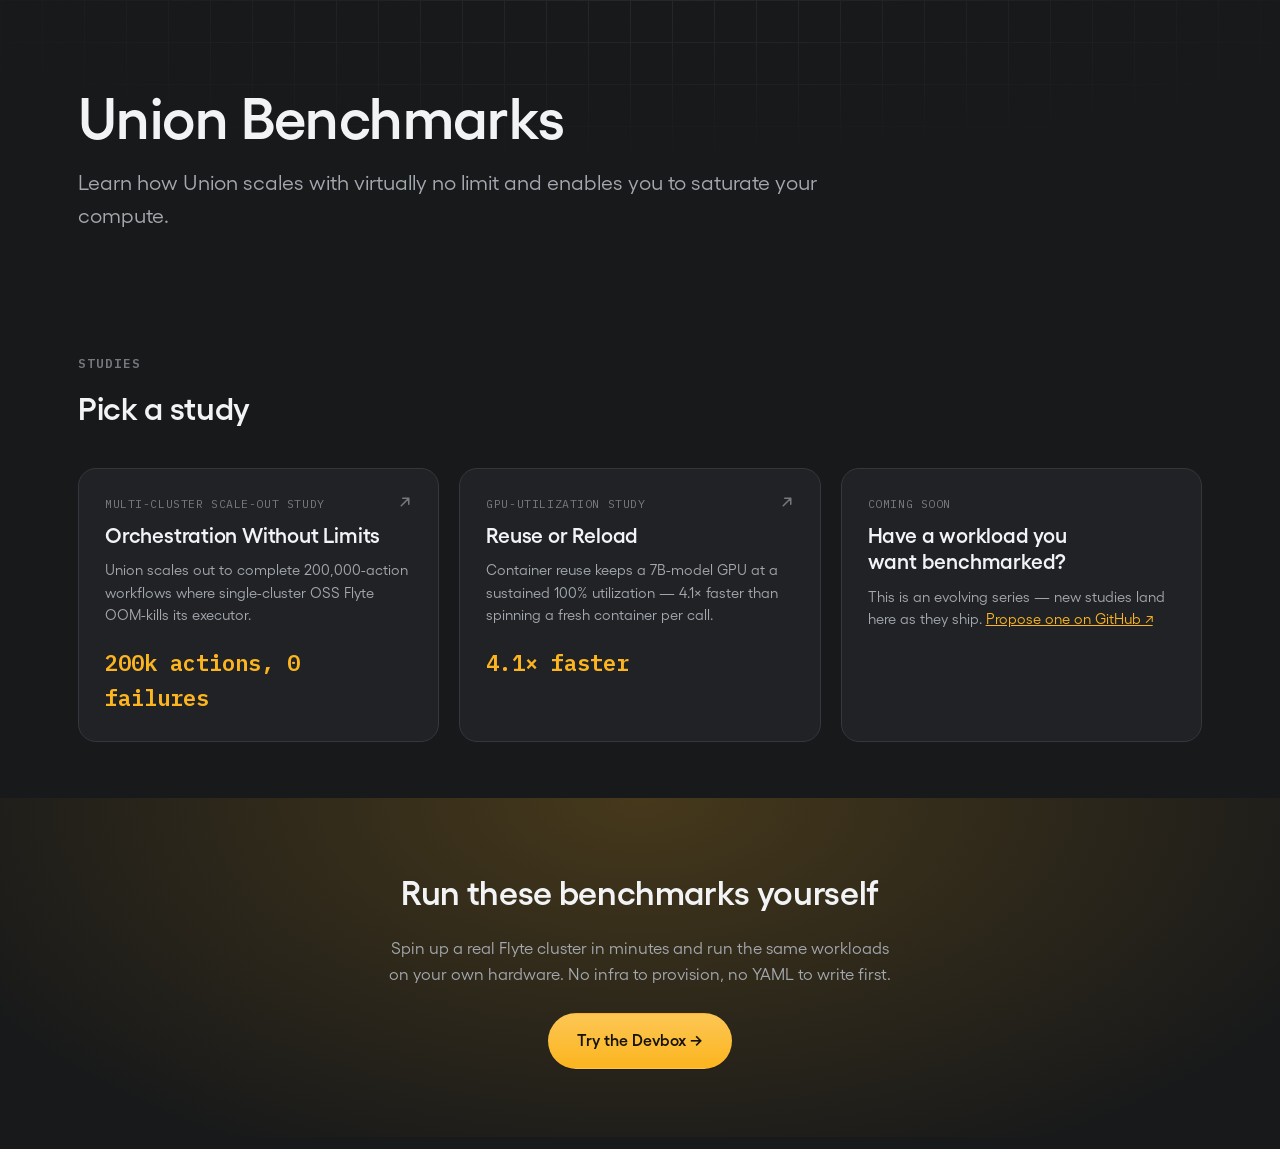
==== commit a3ea50a9: "remove nav and footer content Signed-off-by: Niels Bantilan <niels.bantilan@gmail.com>" ====
--- a/site/union.ai/benchmarks/index.html
+++ b/site/union.ai/benchmarks/index.html
@@ -293,11 +293,9 @@
 </head>
 <body>
 
-<div class="nav"><div class="wrap nav-row"><a class="nav-brand" href="index.html"><svg class="nav-mark" viewBox="0 0 24 24" fill="none" xmlns="http://www.w3.org/2000/svg"><path d="M12 2L2 7L12 12L22 7L12 2Z" fill="var(--series-b)"/><path d="M2 17L12 22L22 17" stroke="var(--ink-dim)" stroke-width="1.6" fill="none"/><path d="M2 12L12 17L22 12" stroke="var(--series-b)" stroke-width="1.6" fill="none"/></svg>union.ai</a><div class="nav-links"><a href="https://www.union.ai">union.ai</a><a href="index.html">Benchmarks</a><a href="https://flyte.org">flyte.org &#8599;</a><a class="btn btn-primary btn-sm nav-cta" href="https://www.union.ai/get-devbox">Try the Devbox</a></div></div></div>
 <main>
   <section class="hero bg-grid">
     <div class="wrap">
-      <span class="eyebrow"><span class="dot"></span>Managed platform</span>
       <h1>Union Benchmarks</h1>
       <p class="sub">Learn how Union scales with virtually no limit and enables you to saturate your compute.</p>
     </div>
@@ -315,7 +313,6 @@
 
   <div class="cta-band"><div class="wrap"><h2>Run these benchmarks yourself</h2><p>Spin up a real Flyte cluster in minutes and run the same workloads on your own hardware. No infra to provision, no YAML to write first.</p><a class="btn btn-primary" href="https://www.union.ai/get-devbox">Try the Devbox &rarr;</a></div></div>
 </main>
-<footer><div class="wrap footer-row"><div>Flyte Benchmarks &mdash; reproducible orchestration studies. <a href="https://github.com/flyteorg/flyte-benchmarks" target="_blank" rel="noopener">Source &amp; raw data on GitHub &#8599;</a></div><div class="footer-links"><a href="index.html">All union.ai benchmarks</a><a href="https://flyte.org">flyte.org</a><a href="https://www.union.ai/get-devbox">Try the Devbox</a></div></div></footer>
 
 <script>
 
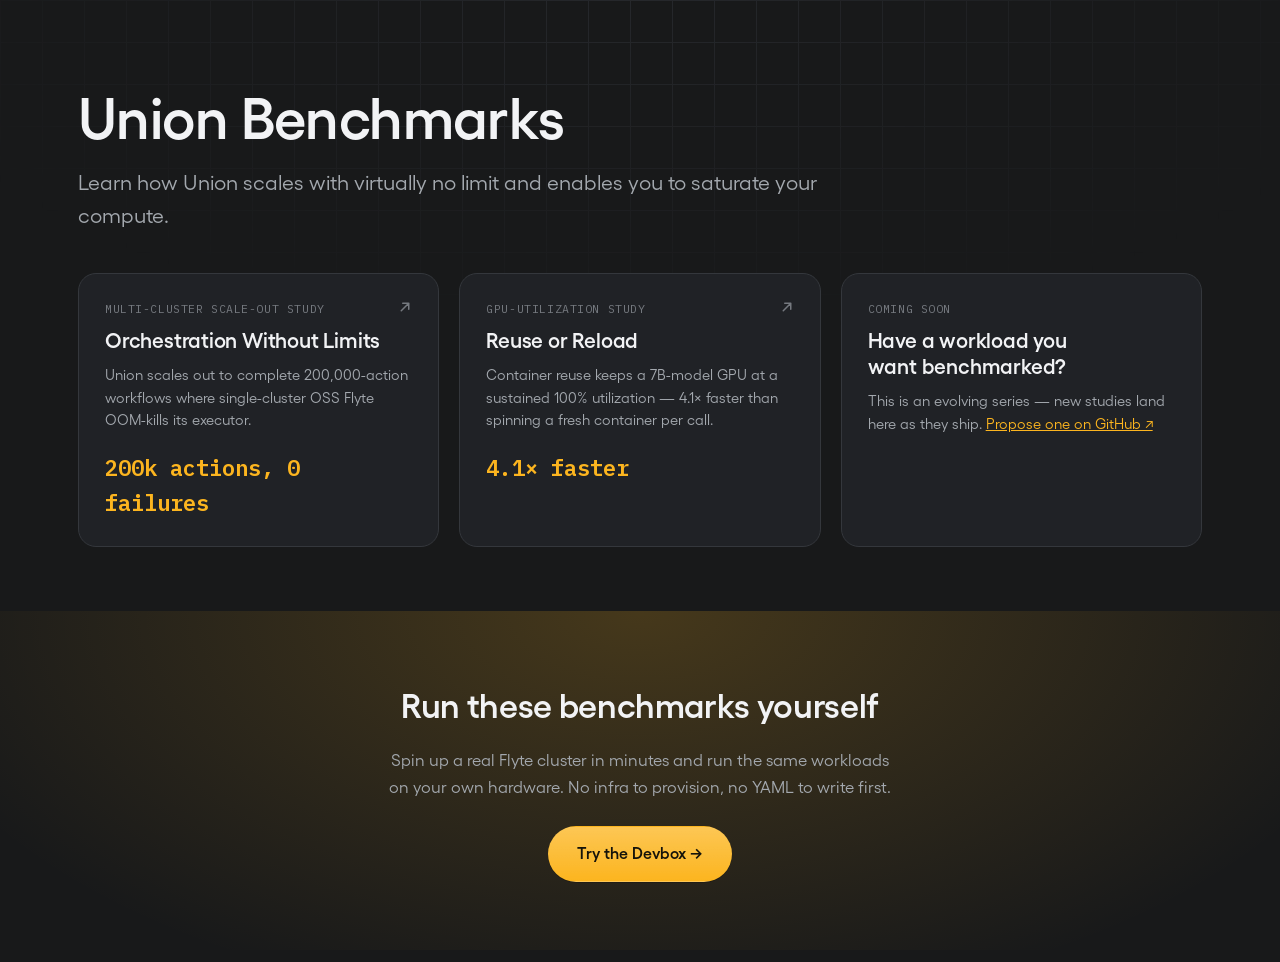
==== commit 3d1b0996: "Simplify landing pages; port over nav/footer removal and new taglines Two direct edits landed on mai" ====
--- a/site/union.ai/benchmarks/index.html
+++ b/site/union.ai/benchmarks/index.html
@@ -127,23 +127,6 @@
 }
 .bg-grid > .wrap { position: relative; z-index: 1; }
 
-/* ---------- nav ---------- */
-.nav {
-  position: sticky; top: 0; z-index: 40;
-  background: color-mix(in srgb, var(--bg) 88%, transparent);
-  backdrop-filter: blur(10px);
-  border-bottom: 1px solid var(--border-soft);
-}
-.nav-row { display: flex; align-items: center; justify-content: space-between; height: 64px; gap: 24px; }
-.nav-brand { display: flex; align-items: center; gap: 10px; font-family: var(--font-display); font-weight: 800; font-size: 17px; text-decoration: none; color: var(--ink); white-space: nowrap; }
-.nav-mark { width: 22px; height: 22px; flex: none; }
-.nav-crumb { color: var(--ink-faint); font-weight: 600; }
-.nav-links { display: flex; align-items: center; gap: 28px; font-size: 14.5px; font-weight: 600; }
-.nav-links a { text-decoration: none; color: var(--ink-dim); transition: color .15s; }
-.nav-links a:hover { color: var(--ink); }
-.nav-links a.nav-cta { margin-left: 4px; color: var(--accent-ink); }
-.nav-links a.nav-cta:hover { color: var(--accent-ink); }
-
 /* ---------- buttons ---------- */
 .btn {
   display: inline-flex; align-items: center; gap: 8px;
@@ -161,7 +144,6 @@
 .btn-primary:hover { box-shadow: 0 6px 24px -6px var(--accent); }
 .btn-ghost { background: transparent; border-color: var(--border); color: var(--ink); }
 .btn-ghost:hover { border-color: var(--accent); }
-.btn-sm { padding: 8px 16px; font-size: 13.5px; }
 .btn svg { width: 15px; height: 15px; }
 
 /* ---------- hero ---------- */
@@ -256,13 +238,6 @@
 .cta-band p { color: var(--dark-band-ink-dim); margin: 14px auto 0; max-width: 52ch; font-size: 16.5px; }
 .cta-band .btn { margin-top: 26px; padding: 14px 28px; font-size: 16px; }
 
-/* ---------- footer ---------- */
-footer { border-top: 1px solid var(--border-soft); padding: 40px 0 48px; }
-.footer-row { display: flex; justify-content: space-between; align-items: center; flex-wrap: wrap; gap: 16px; font-size: 13.5px; color: var(--ink-faint); }
-.footer-row a { color: var(--ink-dim); text-decoration: none; }
-.footer-row a:hover { color: var(--ink); }
-.footer-links { display: flex; gap: 20px; flex-wrap: wrap; }
-
 /* ---------- landing grid ---------- */
 .bench-grid { display: grid; grid-template-columns: repeat(auto-fit, minmax(320px, 1fr)); gap: 20px; }
 .bench-card {
@@ -285,7 +260,6 @@
 .reveal.in-view { opacity: 1; transform: none; }
 
 @media (max-width: 780px) {
-  .nav-links { display: none; }
   section { padding: 40px 0; }
 }
 
@@ -298,16 +272,7 @@
     <div class="wrap">
       <h1>Union Benchmarks</h1>
       <p class="sub">Learn how Union scales with virtually no limit and enables you to saturate your compute.</p>
-    </div>
-  </section>
-
-  <section>
-    <div class="wrap">
-      <div class="section-head">
-        <div class="section-kicker">Studies</div>
-        <h2>Pick a study</h2>
-      </div>
-      <div class="bench-grid"><a class="bench-card reveal" href="flyte-vs-union/index.html"><svg class="card-arrow" viewBox="0 0 24 24" fill="none"><path d="M7 17L17 7M17 7H9M17 7V15" stroke="currentColor" stroke-width="2" stroke-linecap="round" stroke-linejoin="round"/></svg><div class="card-kicker">Multi-cluster scale-out study</div><h3>Orchestration Without Limits</h3><p>Union scales out to complete 200,000-action workflows where single-cluster OSS Flyte OOM-kills its executor.</p><div class="card-stat mono">200k actions, 0 failures</div></a><a class="bench-card reveal" href="union-reusable-containers/index.html"><svg class="card-arrow" viewBox="0 0 24 24" fill="none"><path d="M7 17L17 7M17 7H9M17 7V15" stroke="currentColor" stroke-width="2" stroke-linecap="round" stroke-linejoin="round"/></svg><div class="card-kicker">GPU-utilization study</div><h3>Reuse or Reload</h3><p>Container reuse keeps a 7B-model GPU at a sustained 100% utilization — 4.1× faster than spinning a fresh container per call.</p><div class="card-stat mono">4.1× faster</div></a><div class="bench-card soon reveal"><div class="card-kicker">Coming soon</div><h3>Have a workload you want benchmarked?</h3><p>This is an evolving series &mdash; new studies land here as they ship. <a href="https://github.com/flyteorg/flyte-benchmarks" target="_blank" rel="noopener" style="color:var(--series-b)">Propose one on GitHub &#8599;</a></p></div></div>
+      <div class="bench-grid" style="margin-top:40px"><a class="bench-card reveal" href="flyte-vs-union/index.html"><svg class="card-arrow" viewBox="0 0 24 24" fill="none"><path d="M7 17L17 7M17 7H9M17 7V15" stroke="currentColor" stroke-width="2" stroke-linecap="round" stroke-linejoin="round"/></svg><div class="card-kicker">Multi-cluster scale-out study</div><h3>Orchestration Without Limits</h3><p>Union scales out to complete 200,000-action workflows where single-cluster OSS Flyte OOM-kills its executor.</p><div class="card-stat mono">200k actions, 0 failures</div></a><a class="bench-card reveal" href="union-reusable-containers/index.html"><svg class="card-arrow" viewBox="0 0 24 24" fill="none"><path d="M7 17L17 7M17 7H9M17 7V15" stroke="currentColor" stroke-width="2" stroke-linecap="round" stroke-linejoin="round"/></svg><div class="card-kicker">GPU-utilization study</div><h3>Reuse or Reload</h3><p>Container reuse keeps a 7B-model GPU at a sustained 100% utilization — 4.1× faster than spinning a fresh container per call.</p><div class="card-stat mono">4.1× faster</div></a><div class="bench-card soon reveal"><div class="card-kicker">Coming soon</div><h3>Have a workload you want benchmarked?</h3><p>This is an evolving series &mdash; new studies land here as they ship. <a href="https://github.com/flyteorg/flyte-benchmarks" target="_blank" rel="noopener" style="color:var(--series-b)">Propose one on GitHub &#8599;</a></p></div></div>
     </div>
   </section>
 
